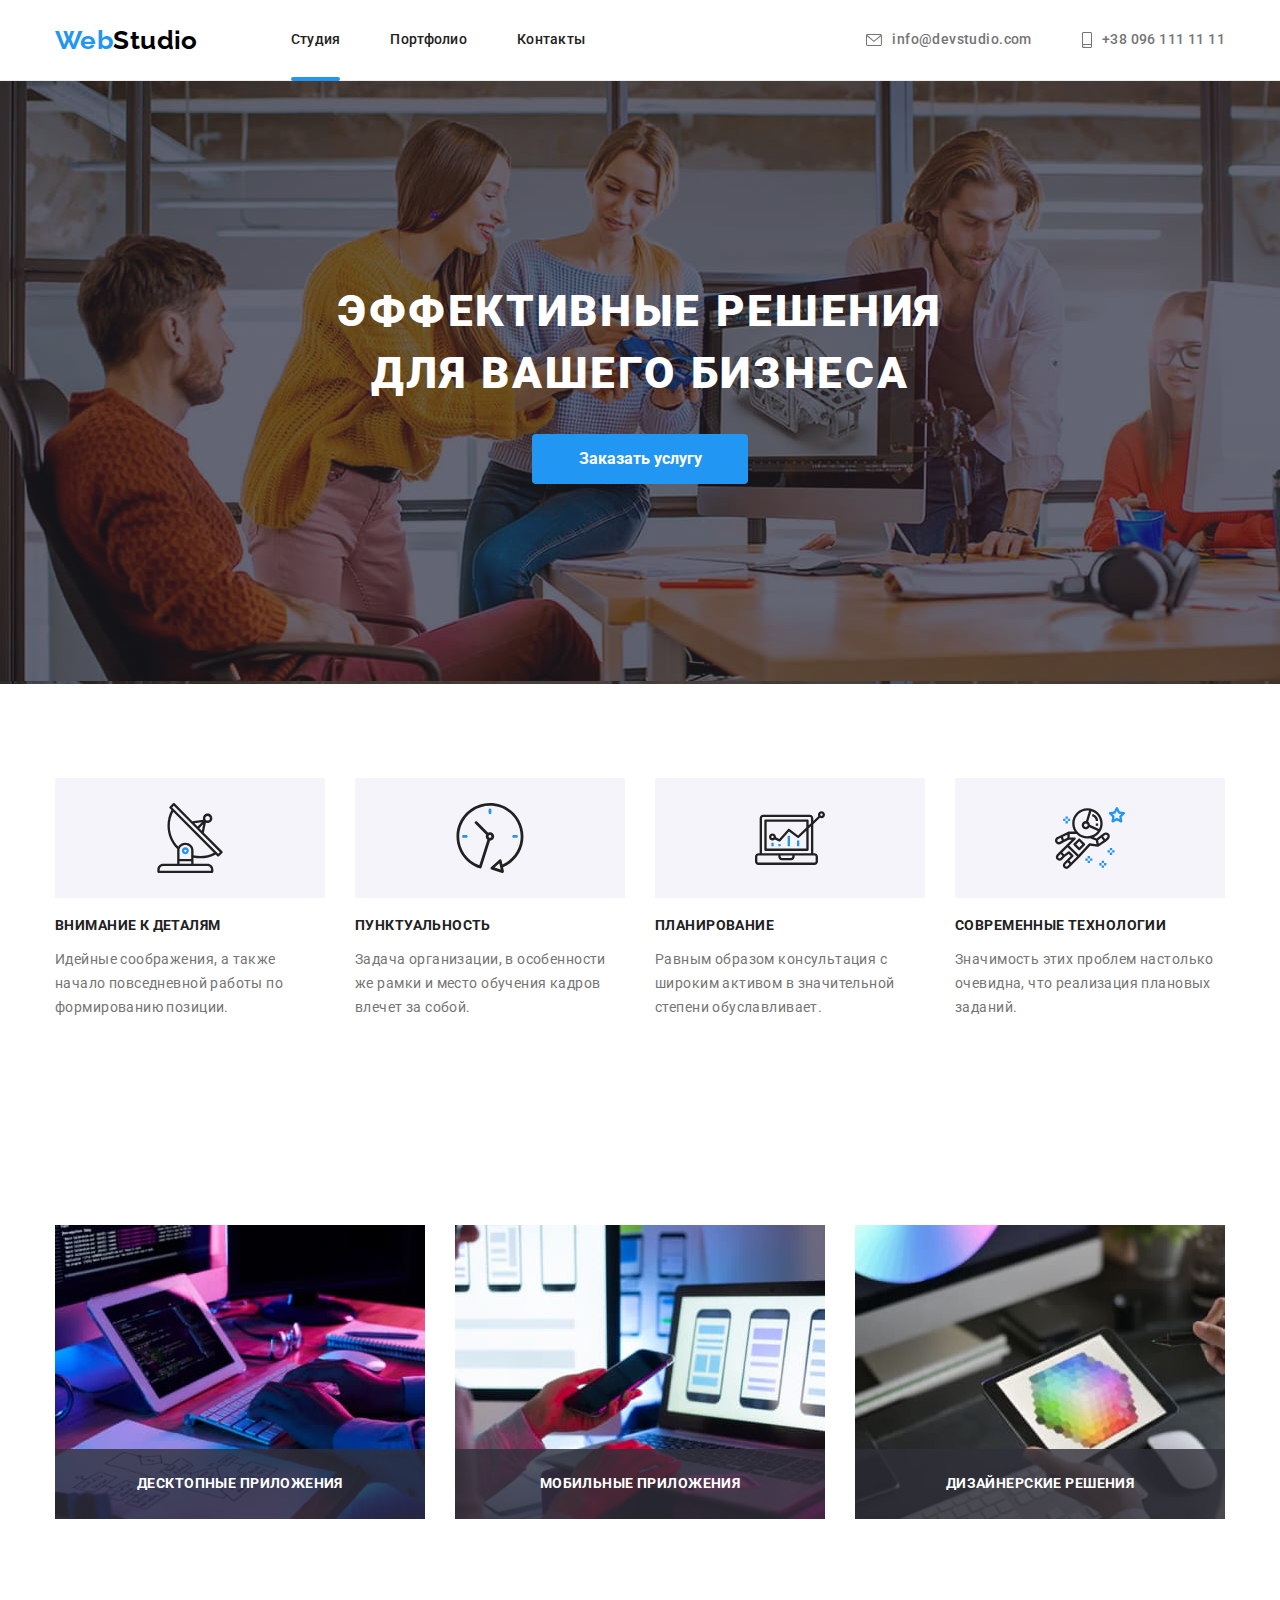
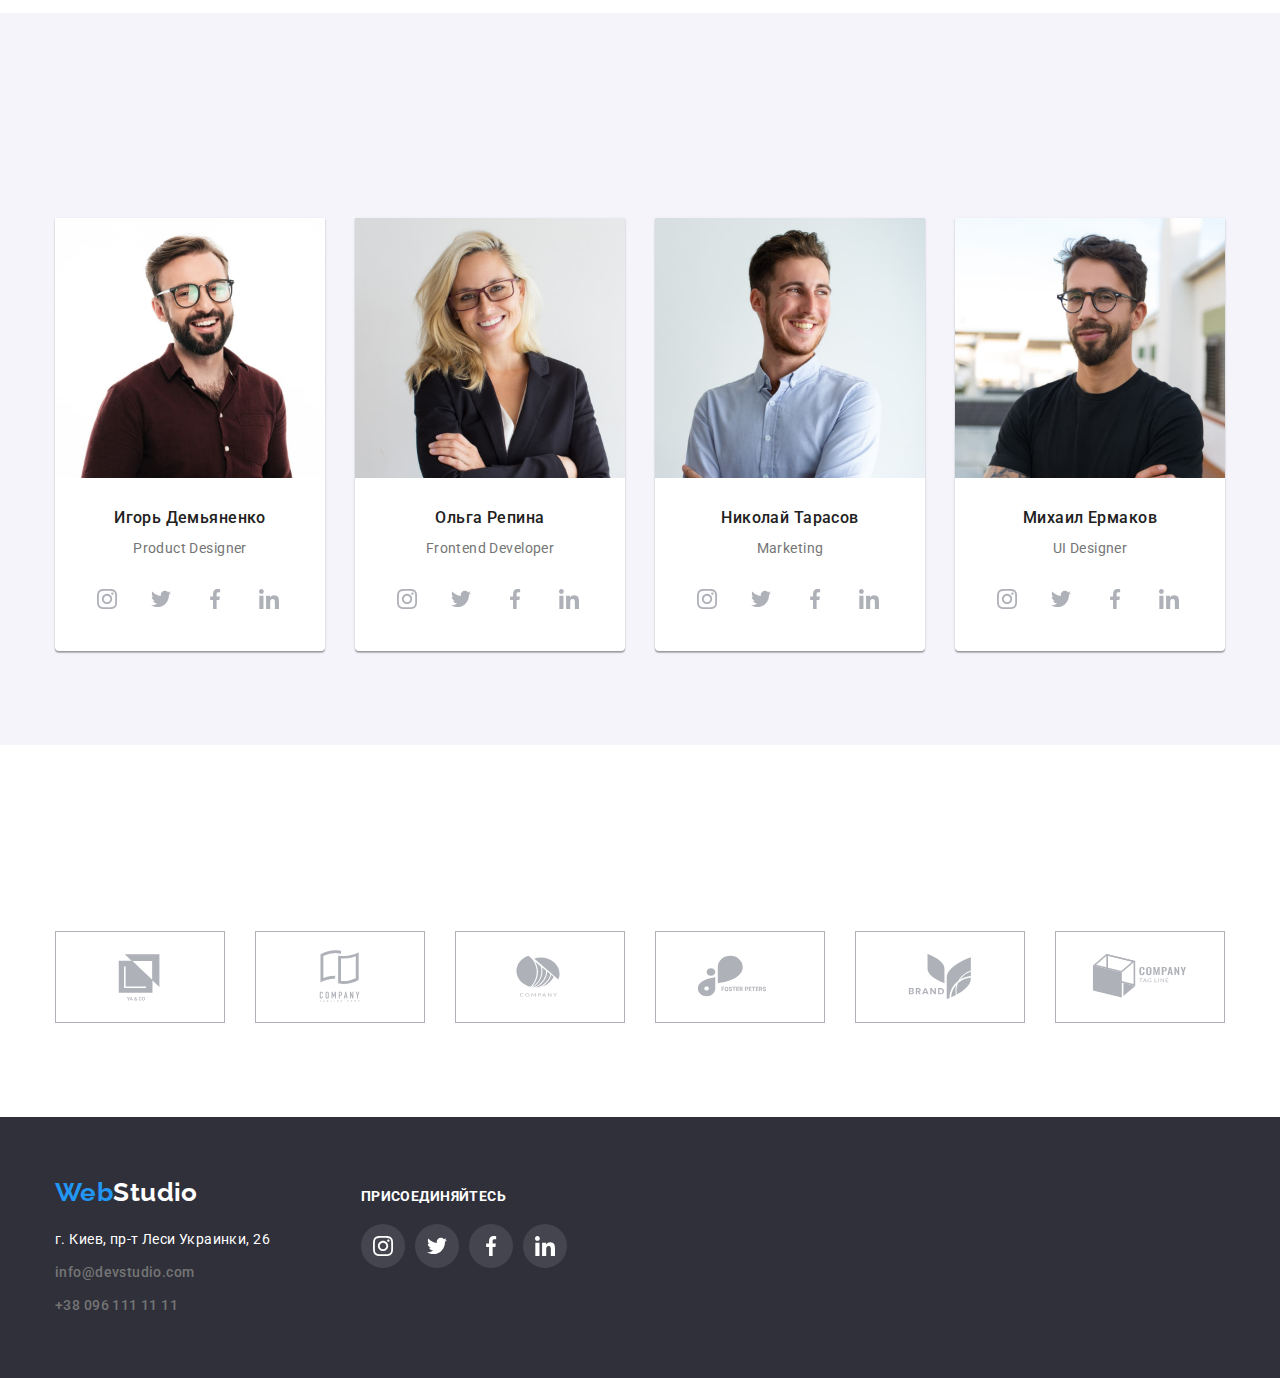
==== index.html @ 0a5e96e6 "add html + css + js" ====
<!DOCTYPE html>
<html lang="ru">
<head>
    <meta charset="UTF-8">
    <meta http-equiv="X-UA-Compatible" content="IE=edge">
    <meta name="viewport" content="width=device-width, initial-scale=1.0">
    <title>Document</title>
    <link rel="preconnect" href="https://fonts.googleapis.com">
    <link rel="preconnect" href="https://fonts.gstatic.com" crossorigin>
    <link href="https://fonts.googleapis.com/css2?family=Raleway:wght@700&family=Roboto:wght@400;500;700;900&display=swap" rel="stylesheet">
    <link rel="stylesheet" href="https://cdnjs.cloudflare.com/ajax/libs/modern-normalize/1.1.0/modern-normalize.min.css">
    <link rel="stylesheet" href="https://cdnjs.cloudflare.com/ajax/libs/animate.css/4.1.1/animate.min.css" />
    <link href="https://unpkg.com/aos@2.3.1/dist/aos.css" rel="stylesheet">
    <link rel="stylesheet" href="./css/styles.css">
</head>
<body>
    <header class="header-redact">
        <div class="container">
            <nav class="nav-redact"><a href="./index.html" class="logo">Web<span class="logo-two">Studio</span></a>
                <ul class="header-list">
                    <li class="item"><a href="./index.html" class="header-buttons current">Студия</a></li>
                    <li class="item"><a href="./portfolio.html" class="header-buttons">Портфолио</a></li>
                    <li class="item"><a href="#" class="header-buttons">Контакты</a></li>
                </ul>
            </nav>
                <ul class="header-list-two">
                    <li class="item"><a href="mailto:info@devstudio.com" class="email"><svg class="email-envelope" width="16" height="12"><use href="./images/icons.svg#icon-envelope"></use></svg>info@devstudio.com</a></li>
                    <li class="phone-contacts"><a href="tel:+380961111111" class="phone"><svg class="smartphone" width="10" height="16">
                        <use href="./images/icons.svg#icon-smartphone"></use>
                    </svg>+38 096 111 11 11</a></li>
                </ul>
        </div>
    </header>
    
    <main>
        <section class="hero">
            <div class="container hero-container">
                <h1 class="decidions">Эффективные решения для вашего бизнеса</h1>
                <button type="button" class="order" data-modal-open>Заказать услугу</button>
            </div>
        </section>
        <section class="section-osobennosti">
            <div class="container">
                <h2 class="nashi-osobennosti visually-hidden">Наши особенности</h2>
                <ul class="na-os-list">
                    <li class="li-na-os-list">
                        <div class="antenna-fon">
                            <svg class="antenna" width="70" height="70"><use href="./images/icons.svg#icon-antenna"></use></svg>
                        </div>
                        <div>
                            <h3 class="our-sp">Внимание к деталям</h3>
                            <p class="p-text">Идейные соображения, а также начало повседневной работы по формированию позиции.</p>
                        </div>
                    </li>
                    <li class="li-na-os-list">
                        <div class="clock-fon"><svg class="clock" width="70" height="70"><use href="./images/icons.svg#icon-clock"></use></svg></div>
                        <div>
                            <h3 class="our-sp">Пунктуальность</h3>
                            <p class="p-text">Задача организации, в особенности же рамки и место обучения кадров влечет за собой.</p>
                        </div>
                    </li>
                    <li class="li-na-os-list">
                        <div class="diagram-fon"><svg class="diagram" width="70" height="70"><use href="./images/icons.svg#icon-diagram"></use></svg></div>
                        <div>
                            <h3 class="our-sp">Планирование</h3>
                            <p class="p-text">Равным образом консультация с широким активом в значительной степени обуславливает.</p>
                        </div>
                    </li>
                    <li>
                        <div class="astronaut-fon"><svg class="astronaut" width="70" height="70"><use href="./images/icons.svg#icon-astronaut"></use></svg></div>
                        <div>
                            <h3 class="our-sp">Современные технологии</h3>
                            <p class="p-text">Значимость этих проблем настолько очевидна, что реализация плановых заданий.</p>
                        </div>
                    </li>

                </ul>

            </div>
        </section>

        <section class="section-what-we-do">
            <div class="container">
                <h2 class="what-we-do" data-aos="zoom-in">Чем мы занимаемся</h2>
                <ul class="wwd-list">
                    <li class="photoes">
                        <div class="what-we-do-div">
                            <img src="./images/img1.jpg" alt="Человек работает с ноутбуком" width="370" height="294">
                            <p class="what-we-do-wrap">Десктопные приложения</p>
                        </div>
                    </li>
                    <li class="photoes">
                        <div class="what-we-do-div">
                            <img src="./images/img7.jpg" alt="Человек работает с телефоном" width="370" height="294">
                            <p class="what-we-do-wrap">Мобильные приложения</p>
                        </div>
                    </li>
                    <li class="photoes">
                        <div class="what-we-do-div">
                            <img src="./images/img6.jpg" alt="Человек работает с планшетом" width="370" height="294">
                            <p class="what-we-do-wrap">Дизайнерские решения</p>
                        </div>
                    </li>
                </ul>
            </div>
        </section>

        <section class="section-of-team">
            <div class="container">
            <h2 class="our-team" data-aos="zoom-in">Наша команда</h2>
            <ul class="ot-list">
                <li class="team-item">
                    <img src="./images/img2.jpg" alt="Улыбающийся мужчина в очках с бородой" width="270" height="260">
                    <div class="name-role">
                        <h3 class="name-surname">Игорь Демьяненко</h3>
                        <p class="p-textns">Product Designer</p>
                        <ul class="media-item-list">
                            <li class="media-li"><a href="" class="media-item"><svg class="instagram" width="20" height="20"><use href="./images/icons.svg#icon-instagram"></use></svg></a></li>
                            <li class="media-li"><a href="" class="media-item"><svg class="twitter" width="20" height="20"><use href="./images/icons.svg#icon-twitter"></use></svg></a></li>
                            <li class="media-li"><a href="" class="media-item"><svg class="facebook" width="20" height="20"><use href="./images/icons.svg#icon-facebook"></use></svg></a></li>
                            <li class="media-li"><a href="" class="media-item"><svg class="linkedin" width="20" height="20"><use href="./images/icons.svg#icon-linkedin"></use></svg></a></li>
                        </ul>
                    </div>
                </li>

                <li class="team-item">
                    <img src="./images/img3.jpg" alt="Улыбающаяся женщина в очках" width="270" height="260">
                    <div class="name-role">
                        <h3 class="name-surname">Ольга Репина</h3>
                        <p class="p-textns">Frontend Developer</p>
                        <ul class="media-item-list">
                            <li class="media-li"><a href="" class="media-item"><svg class="instagram" width="20" height="20"><use href="./images/icons.svg#icon-instagram"></use></svg></a></li>
                            <li class="media-li"><a href="" class="media-item"><svg class="twitter" width="20" height="20"><use href="./images/icons.svg#icon-twitter"></use></svg></a></li>
                            <li class="media-li"><a href="" class="media-item"><svg class="facebook" width="20" height="20"><use href="./images/icons.svg#icon-facebook"></use></svg></a></li>
                            <li class="media-li"><a href="" class="media-item"><svg class="linkedin" width="20" height="20"><use href="./images/icons.svg#icon-linkedin"></use></svg></a></li>
                        </ul>
                    </div>
                </li>

                <li class="team-item">
                    <img src="./images/img4.jpg" alt="Улыбающийся мужчина с маленькой бородой" width="270" height="260">
                    <div class="name-role">
                        <h3 class="name-surname">Николай Тарасов</h3>
                        <p class="p-textns">Marketing</p>
                        <ul class="media-item-list">
                            <li class="media-li"><a href="" class="media-item"><svg class="instagram" width="20" height="20"><use href="./images/icons.svg#icon-instagram"></use></svg></a></li>
                            <li class="media-li"><a href="" class="media-item"><svg class="twitter" width="20" height="20"><use href="./images/icons.svg#icon-twitter"></use></svg></a></li>
                            <li class="media-li"><a href="" class="media-item"><svg class="facebook" width="20" height="20"><use href="./images/icons.svg#icon-facebook"></use></svg></a></li>
                            <li class="media-li"><a href="" class="media-item"><svg class="linkedin" width="20" height="20"><use href="./images/icons.svg#icon-linkedin"></use></svg></a></li>
                        </ul>
                    </div>
                    
                </li>
                
                <li class="team-item">
                    <img src="./images/img5.jpg" alt="Легко улыбающийся мужчина в очках с бородой" width="270" height="260">
                    <div class="name-role">
                        <h3 class="name-surname">Михаил Ермаков</h3>
                        <p class="p-textns">UI Designer</p>
                        <ul class="media-item-list">
                            <li class="media-li"><a href="" class="media-item"><svg class="instagram" width="20" height="20"><use href="./images/icons.svg#icon-instagram"></use></svg></a></li>
                            <li class="media-li"><a href="" class="media-item"><svg class="twitter" width="20" height="20"><use href="./images/icons.svg#icon-twitter"></use></svg></a></li>
                            <li class="media-li"><a href="" class="media-item"><svg class="facebook" width="20" height="20"><use href="./images/icons.svg#icon-facebook"></use></svg></a></li>
                            <li class="media-li"><a href="" class="media-item"><svg class="linkedin" width="20" height="20"><use href="./images/icons.svg#icon-linkedin"></use></svg></a></li>
                        </ul>

                    </div>
                </li>
            </ul>
            </div>
        </section>
        <section class="clients">
            <div class="container">
                <h2 class="our-clients" data-aos="zoom-in">Постоянные клиенты</h2>
                <ul class="clients-list">
                    <li class="li-of-clients"><a href="" class="link-of-clients-list"><svg class="clients-svg" width="106" height="60"><use href="./images/icons.svg#icon-companyone"></use></svg></a></li>
                    <li class="li-of-clients"><a href="" class="link-of-clients-list"><svg class="clients-svg" width="106" height="60"><use href="./images/icons.svg#icon-companytwo"></use></svg></a></li>
                    <li class="li-of-clients"><a href="" class="link-of-clients-list"><svg class="clients-svg" width="106" height="60"><use href="./images/icons.svg#icon-Logothree"></use></svg></a></li>
                    <li class="li-of-clients"><a href="" class="link-of-clients-list"><svg class="clients-svg" width="106" height="60"><use href="./images/icons.svg#icon-Logofour"></use></svg></a></li>
                    <li class="li-of-clients"><a href="" class="link-of-clients-list"><svg class="clients-svg" width="106" height="60"><use href="./images/icons.svg#icon-Logofive"></use></svg></a></li>
                    <li class="li-of-clients"><a href="" class="link-of-clients-list"><svg class="clients-svg" width="106" height="60"><use href="./images/icons.svg#icon-Logosix"></use></svg></a></li>
                </ul>
            </div>
        </section>

    </main>
    <footer class="section-footer">
        <div class="container">
            <div class="div-section-footer">
                <a href="./index.html" class="logo">Web<span class="logo-three">Studio</span></a>
                <address>
                    <ul class="footer-list">
                        <li class="li-fl"><a href="https://goo.gl/maps/CPtrU1FHBa2aNyZL9" target="_blank" rel="noopener noreferrer nofollow" class="where">г. Киев, пр-т Леси Украинки, 26</a></li>
                        <li class="li-fl"><a href="mailto:info@devstudio.com" class="email">info@devstudio.com</a></li>
                        <li class="li-fl"><a href="tel:+380961111111" class="phone">+38 096 111 11 11</a></li>
                    </ul>
                </address>
            </div>
            <div>
                <p class="join-footer">Присоединяйтесь</h2>
                <ul class="media-footer-list">
                    <li class="media-footer-li"><a href="" class="media-item-footer"><svg class="instagram-footer" width="20" height="20"><use href="./images/icons.svg#icon-instagram"></use></svg></a></li>
                    <li class="media-footer-li"><a href="" class="media-item-footer"><svg class="twitter-footer" width="20" height="20"><use href="./images/icons.svg#icon-twitter"></use></svg></a></li>
                    <li class="media-footer-li"><a href="" class="media-item-footer"><svg class="facebook-footer" width="20" height="20"><use href="./images/icons.svg#icon-facebook"></use></svg></a></li>
                    <li class="media-footer-li"><a href="" class="media-item-footer"><svg class="linkedin-footer" width="20" height="20"><use href="./images/icons.svg#icon-linkedin"></use></svg></a></li>
                </ul>
            </div>
        </div>
    </footer>
    <div class="backdrop is-hidden" data-modal>
        <div class="modal">
            <button type="button" class="modal-close" data-modal-close><svg class="modal-icon" width="18" height="18">
                <use href="./images/symbol-defs.svg#icon-close-black-18dp3"></use>
            </svg></button>
        </div>
    </div>
    <script src="https://unpkg.com/aos@2.3.1/dist/aos.js"></script>
    <script>
        AOS.init();
    </script>
    <script src="./js/modal.js"></script>
</body>
</html>
---- css/styles.css ----
:root {
    --primary-text-colour: #212121;
    --accent-text-colour: #2196F3;
    --background-colour: #FFFFFF;
    --black-colour: #000;
    --grey-colour: #2F303A;
    --light-grey-colour: #757575;
    --for-one-white: #F5F4FA;
    --smth-grey: #EEEEEE;
    --for-header: #ECECEC;
    --for-media: #AFB1B8;
    
}
body {
    background-color: var(--background-colour);
    color: var(--primary-text-colour);
    font-family: 'Roboto', sans-serif;
    font-size: 14px;
    line-height: 1.71;
    letter-spacing: 0.03em;
}

a {
    display: inline-block;
    text-decoration: none;
}

img {
    display: block;
    max-width: 100%;
    height: auto;
}

.header-redact {
    border-bottom: 1px solid var(--for-header);
}
.logo {
    font-family: 'Raleway', sans-serif;
    font-weight: 700;
    font-size: 26px;
    line-height: 1.19;
    color: var(--accent-text-colour);
    margin-right: 93px;
    display: block;
    display: flex;


}

.logo-two {
    color: var(--black-colour);
    display: flex;
    
}

.logo-three {
    color: var(--background-colour);
    margin-bottom: 20px;
}

.current:after {
    content: "";
    position: absolute;
    display: block;
    width: 100%;
    height: 4px;
    bottom: -1px;
    left: 0;
    background-color: var(--accent-text-colour);
    border: none;
    border-radius: 2px;
}

.hero {
    background-image: linear-gradient(rgba(47, 48, 58, 0.4), rgba(47, 48, 58, 0.4)), url(../images/hero.jpg);
    text-align: center;
    padding-bottom: 200px;
    padding-top: 200px;
}


.order {
    display: inline-block;
    font-size: 16px;
    font-weight: 700;
    line-height: 1.875;
    cursor: pointer;
    background-color: var(--accent-text-colour);
    color: var(--background-colour);
    border: 1px transparent;
    padding: 10px 32px;
    min-width: 216px;
    border-radius: 4px;
    transition: background-color 250ms cubic-bezier(0.4, 0, 0.2, 1);
}

.order:hover, 
.order:focus {
    background: #188CE8;
    box-shadow: 0px 4px 4px rgba(0, 0, 0, 0.15);

}

.decidions {
    font-weight: 900;
    font-size: 44px;
    line-height: 1.4;   
    letter-spacing: 0.06em;
    text-transform: uppercase;
    color: var(--background-colour);
    margin-top: 0px;
    margin-bottom: 30px;


}

ul {
    padding: 0;
    margin: 0;
    list-style: none;
}


.header-list {
    margin: 0;
    padding: 0;
    display: block;
    display: flex;
    align-items: center;
}

.header-list-two {
    margin: 0;
    padding: 0;
    display: block;
    display: flex;
    align-items: center;
}

.header-list .item {
    margin-right: 50px;
}

.header-list .item:last-child {
    margin-right: 0;
}

.header-list .phone-contacts {
    margin-right: 0;
}

.header-list:hover, 
.header-list:focus,
.footer-list:hover
.footer-list:focus {
    color: var(--accent-text-colour);
}


.header-list-two .item {
    margin-right: 50px;
}

.header-list-two:hover, 
.header-list-two:focus {
    color: var(--accent-text-colour);
}

.header-buttons {
    position: relative;
    font-weight: 500;
    font-size: 14px;
    line-height: 1.14;
    letter-spacing: 0.02em;
    color: var(--primary-text-colour);
    padding-top: 32px;
    padding-bottom: 32px;
    display: inline-block;
    transition: color 250ms cubic-bezier(0.4, 0, 0.2, 1);

}


.header-buttons:hover, 
.header-buttons:focus {
    color: var(--accent-text-colour);
}

.phone, .email {
    color: var(--light-grey-colour);
    font-weight: 500;
    display: flex;
    align-items: center;
    fill: currentColor;
    transition: color 250ms cubic-bezier(0.4, 0, 0.2, 1);
}

.email-envelope {
    margin-right: 10px;
}

.smartphone {
    margin-right: 10px;
}

.smartphone:hover,
.smartphone:focus {
    fill: var(--accent-text-colour);
}


.phone:focus,
.phone:hover{
    color: var(--accent-text-colour);
}

.email:focus, 
.email:hover {
    color: var(--accent-text-colour);
}


.p-text {
    font-weight: 400;
    font-size: 14px;
    line-height: 1.7;
    color: var(--light-grey-colour);
    margin: 0;
}

.p-textns {
    font-weight: 400;
    font-size: 14px;
    line-height: 1.7;
    color: var(--light-grey-colour);
    text-align: center; 
    margin: 0;
    margin-bottom: 16px;
}

.media-item-list {
    display: flex;
    margin-right: 10px;
    align-items: center;
    padding: 0;
}

.media-item {
    width: 44px;
    height: 44px;
    border-radius: 50%;
    background-color: var(--background-colour);
    color: var(--for-media);
    fill: currentColor;
    display: flex;
    align-items: center;
    justify-content: center;
    transition: color 250ms cubic-bezier(0.4, 0, 0.2, 1), background-color 250ms cubic-bezier(0.4, 0, 0.2, 1);

}

.media-item-list:last-child {
    margin-right: 0px;
    gap: 10px;
}


.media-item:hover,
.media-item:focus {
    background-color: var(--accent-text-colour);
    color: var(--background-colour);
}

.instagram:hover,
.instagram:focus {
    fill: var(--background-colour);
}

.twitter:hover,
.twitter:focus {
    fill: var(--background-colour);
}

.facebook:hover,
.facebook:focus {
    fill: var(--background-colour);
}

.linkedin:hover,
.linkedin:focus {
    fill: var(--background-colour);
}

.section-osobennosti {
    padding-top: 94px;
}

.our-works-list {
    padding-bottom: 94px;
    padding-top: 100px;
}

.works-list-link {
    transition: box-shadow 250ms cubic-bezier(0.4, 0, 0.2, 1);
}


.works-list-link:focus, 
.works-list-link:hover {
    box-shadow: 0px 1px 1px rgba(0, 0, 0, 0.12), 0px 4px 4px rgba(0, 0, 0, 0.06), 1px 4px 6px rgba(0, 0, 0, 0.16);
}

.our-team, .what-we-do, .nashi-osobennosti {
    font-weight: 700;
    font-size: 36px;
    line-height: 1.7;
    text-align: center;
    margin-top: 0;
    margin-bottom: 50px;
}
.section-what-we-do {
    padding-bottom: 94px;
    padding-top: 94px;

}

.ot-list {
    display: flex;
}

.ot-list .team-item:not(:last-child) {
    margin-right: 30px;
}

.team-item:last-child {
    margin-right: 0;
}


.team-item {
    box-shadow: 0px 1px 3px rgba(0, 0, 0, 0.12), 0px 1px 1px rgba(0, 0, 0, 0.14), 0px 2px 1px rgba(0, 0, 0, 0.2);
    border-radius: 0px 0px 4px 4px;
}

.wwd-list {
    display: flex;
    margin-bottom: 0;
    margin-top: 0;
    padding-left: 0;
}

.wwd-list .photoes {
    margin-right: 30px;
}

.wwd-list .photoes:last-child {
    margin-right: 0px;
}

.what-we-do-div {
    position: relative;
}

.what-we-do-wrap {
    font-weight: 700;
    font-size: 14px;
    line-height: 1.14;
    text-align: center;
    letter-spacing: 0.03em;
    text-transform: uppercase;
    color: var(--background-colour);
    background-color: rgba(47, 48, 58, 0.8);
    padding-top: 27px;
    width: 370px;
    height: 70px;
    position: absolute;
    bottom: 0;
    margin: 0;

}

.visually-hidden {
    position: absolute;
    white-space: nowrap;
    width: 1px;
    height: 1px;
    overflow: hidden;
    border: 0;
    padding: 0;
    clip: rect(0 0 0 0);
    clip-path: inset(50%);
    margin: -1px;
}

.container {
    width: 1200px;
    padding-left: 15px;
    padding-right: 15px;
    margin: 0 auto;
}

.section-footer .container {
    display: flex;
    align-items: baseline;
}

.hero-container {
    width: 696px;
}

.nav-redact {
    margin-right: auto;
    display: flex;
    align-items: center;
}

.header-redact .container {
    display: flex;
    align-items: center;
}

.section-of-team {
    background-color: var(--for-one-white);
    padding-top: 94px;
    padding-bottom: 94px;
    margin-left: 0;
    margin-bottom: 0;
    margin-top: 0;
}

.name-role {
    padding: 30px;
}

.name-surname {
    font-weight: 500;
    font-size: 16px;
    line-height: 1.19;
    text-align: center;
    margin-top: 0;
    margin-bottom: 10px;
}

.team-item {
    background-color: var(--background-colour);
}

.na-os-list {
    display: flex;
    padding-left: 0px;
}

.li-na-os-list {
    margin-right: 30px;
}


.diagram-fon, .clock-fon, .antenna-fon, .astronaut-fon {
    background-color: var(--for-one-white);
    width: 270px;
    height: 120px;
    display: flex;
    align-items: center;
    justify-content: center;
    margin-bottom: 20px;
}

.our-sp {
    margin-top: 0;
    font-weight: 700;
    font-size: 14px;
    line-height: 1.14;
    text-transform: uppercase;
}

.footer-list {
    font-style: normal;
    margin: 0;
    padding: 0;

}

.our-clients {
    font-weight: 700;
    font-size: 36px;
    line-height: 1.17;
    text-align: center;
    letter-spacing: 0.03em;
    margin: 0;
    margin-bottom: 50px;
}


.clients {
    padding-top: 94px;
    padding-bottom: 94px;
}

.clients-list
 {
    display: flex;
}

.link-of-clients-list {
    border: 1px solid var(--for-media);
    width: 100%;
    height: 100%;
    display: flex;
    align-items: center;
    justify-content: center;
    color: var(--for-media);
    fill: currentColor;
    transition: color 250ms cubic-bezier(0.4, 0, 0.2, 1), border 250ms cubic-bezier(0.4, 0, 0.2, 1);
}

.link-of-clients-list:hover, 
.link-of-clients-list:focus {
    color: var(--accent-text-colour);
    border: 1px solid var(--accent-text-colour);
}

.clients-svg:hover,
.clients-svg:focus {
    fill: currentColor;
}


.li-of-clients {
    border-radius: 4px;
    margin-right: 30px;
    width: 170px;
    height: 92px;
}

.li-of-clients:last-child {
    margin-right: 0;
}

.li-of-clients:hover, 
.li-of-clients:focus {
    border: 1px solid var(--accent-text-colour);

}

.li-fl:not(:last-child) {
    margin-bottom: 9px;
}

.section-footer {
    background-color: var(--grey-colour);
    padding-top: 60px;
    padding-bottom: 60px;
    display: flex;
}

.where {
    font-size: 14px;
    line-height: 1.7;
    color: var(--background-colour);
    background-color: var(--grey-colour);
    transition: color 250ms cubic-bezier(0.4, 0, 0.2, 1);
}

.where:hover, .where:focus {
    color: var(--accent-text-colour);
}

.div-section-footer {
    margin-right: 70px;
}

.address-footer {
    display: flex;
}

.join-footer {
    font-weight: 700;
    font-size: 14px;
    line-height: 16px;
    margin-top: 0;
    margin-bottom: 20px;
    letter-spacing: 0.03em;
    text-transform: uppercase;
    color: var(--background-colour);
}

.media-footer-list {
    display: flex;
    align-items: center;
    margin-bottom: 0;
}

.media-footer-li {
    margin-right: 10px;
}

.media-footer-li:last-child {
    margin-right: 0;
}

.media-item-footer {
    width: 44px;
    height: 44px;
    border-radius: 50%;
    background-color: rgba(255, 255, 255, 0.1);
    display: flex;
    align-items: center;
    justify-content: center;
    transition: background-color 250ms cubic-bezier(0.4, 0, 0.2, 1);

}

.media-item-footer:hover,
.media-item-footer:focus {
    background-color: var(--accent-text-colour);
}

.instagram-footer, .twitter-footer,
.facebook-footer, .linkedin-footer {
    fill: var(--background-colour);
}


.instagram-footer:focus,
.instagram-footer:hover {
    fill: var(--background-colour)
}

.twitter-footer:focus,
.twitter-footer:hover {
    fill: var(--background-colour)
}


.facebook-footer:focus,
.facebook-footer:hover {
    fill: var(--background-colour)
}

.linkedin-footer:focus,
.linkedin-footer:hover {
    fill: var(--background-colour)
}

.list-ptf {
    display: flex;
    margin-bottom: 50px;
    padding-left: 0;
    justify-content: center;
}

.list-ptf .li-list-ptf {
    margin-right: 8px;
}

.list-ptf :last-child {
    margin-right: 0;
}
.buttons-ptf {
    display: inline-block;
    cursor: pointer;
    font-size: 16px;
    line-height: 1.6;
    font-weight: 500;
    text-align: center;
    font-family: inherit;
    background-color: var(--for-one-white);
    border: 1px transparent;
    border-radius: 4px;
    padding: 6px 22px;
    min-width: 73px;
    transition: box-shadow 250ms cubic-bezier(0.4, 0, 0.2, 1);
    transition: color 250ms cubic-bezier(0.4, 0, 0.2, 1);
    transition: background-color 250ms cubic-bezier(0.4, 0, 0.2, 1);


}

.works-list {
    display: flex;
    flex-wrap: wrap;
    text-align: center;
    margin: 0;
    padding: 0;
    margin-right: -30px;
    margin-bottom: -30px;
}

.works-list .works-list-item {
    width: 370px;
    margin-right: 30px;
    margin-bottom: 30px;

}

.works-list-item:hover .portfolio-up-text, .works-list-item:focus .portfolio-up-text {
    transform: translateY(0);
}

.portfolio-up-text-wrap {
    position: relative;
    overflow: hidden;
}

.portfolio-up-text {
    position: absolute;
    text-align: start;
    top: 0;
    left: 0;
    font-weight: 400;
    font-size: 18px;
    line-height: 1.56;
    letter-spacing: 0.03em;
    color: #FFFFFF;
    background-color: rgba(33, 150, 243, 0.9);
    padding: 63px 24px;
    height: 100%;
    transform: translateY(100%);    
    transition: transform 250ms cubic-bezier(0.4, 0, 0.2, 1);

}



.div-wl {
    padding: 20px 24px;
    border: 1px solid var(--smth-grey);
}

.portfolio-title {
    font-size: 18px;
    line-height: 2;
    letter-spacing: 0.06em;
    margin-top: 0;
    margin-bottom: 4px;
    text-align: start;
    color: var(--primary-text-colour);
}

.buttons-ptf:hover,
.buttons-ptf:focus {
    background-color: var(--accent-text-colour);
    color: var(--background-colour);
    box-shadow: 0px 3px 1px rgba(0, 0, 0, 0.1), 0px 1px 2px rgba(0, 0, 0, 0.08), 0px 2px 2px rgba(0, 0, 0, 0.12);

}

.colour-type-of-work {
    color: var(--light-grey-colour);
    margin: 0;
    text-align: start;
}


.backdrop {
    position: fixed;
    top: 0;
    width: 100%;
    height: 100%;
    background-color: rgba(48, 48, 48, 0.467);
    transition: opacity 250ms cubic-bezier(0.4, 0, 0.2, 1), visibility 250ms;
}

.modal {
    position: absolute;
    width: 528px;
    min-height: 581px;
    background-color: var(--background-colour);
    box-shadow: 0px 1px 3px rgba(0, 0, 0, 0.12), 0px 1px 1px rgba(0, 0, 0, 0.14), 0px 2px 1px rgba(0, 0, 0, 0.2);
    border-radius: 4px;
    top: 50%;
    left: 50%;
    transform: translate(-50%, -50%) scale(1);
    transition: transform 250ms;
}

.backdrop.is-hidden .modal {
    transform: translate(-50%, -50%) scale(0);
}

.modal-close {
    position: absolute;
    right: 8px;
    top: 8px;
    width: 30px;
    height: 30px;
    border: 1px solid rgba(0, 0, 0, 0.1);
    border-radius: 50%;
    background-color: transparent;
}

.modal-icon {
    position: absolute;
    top: 50%;
    left: 50%;
    transform: translate(-50%, -50%);
}


.is-hidden {
    opacity: 0;
    visibility: hidden;
    pointer-events: none;
}

.no-scroll {
    overflow: hidden;
}
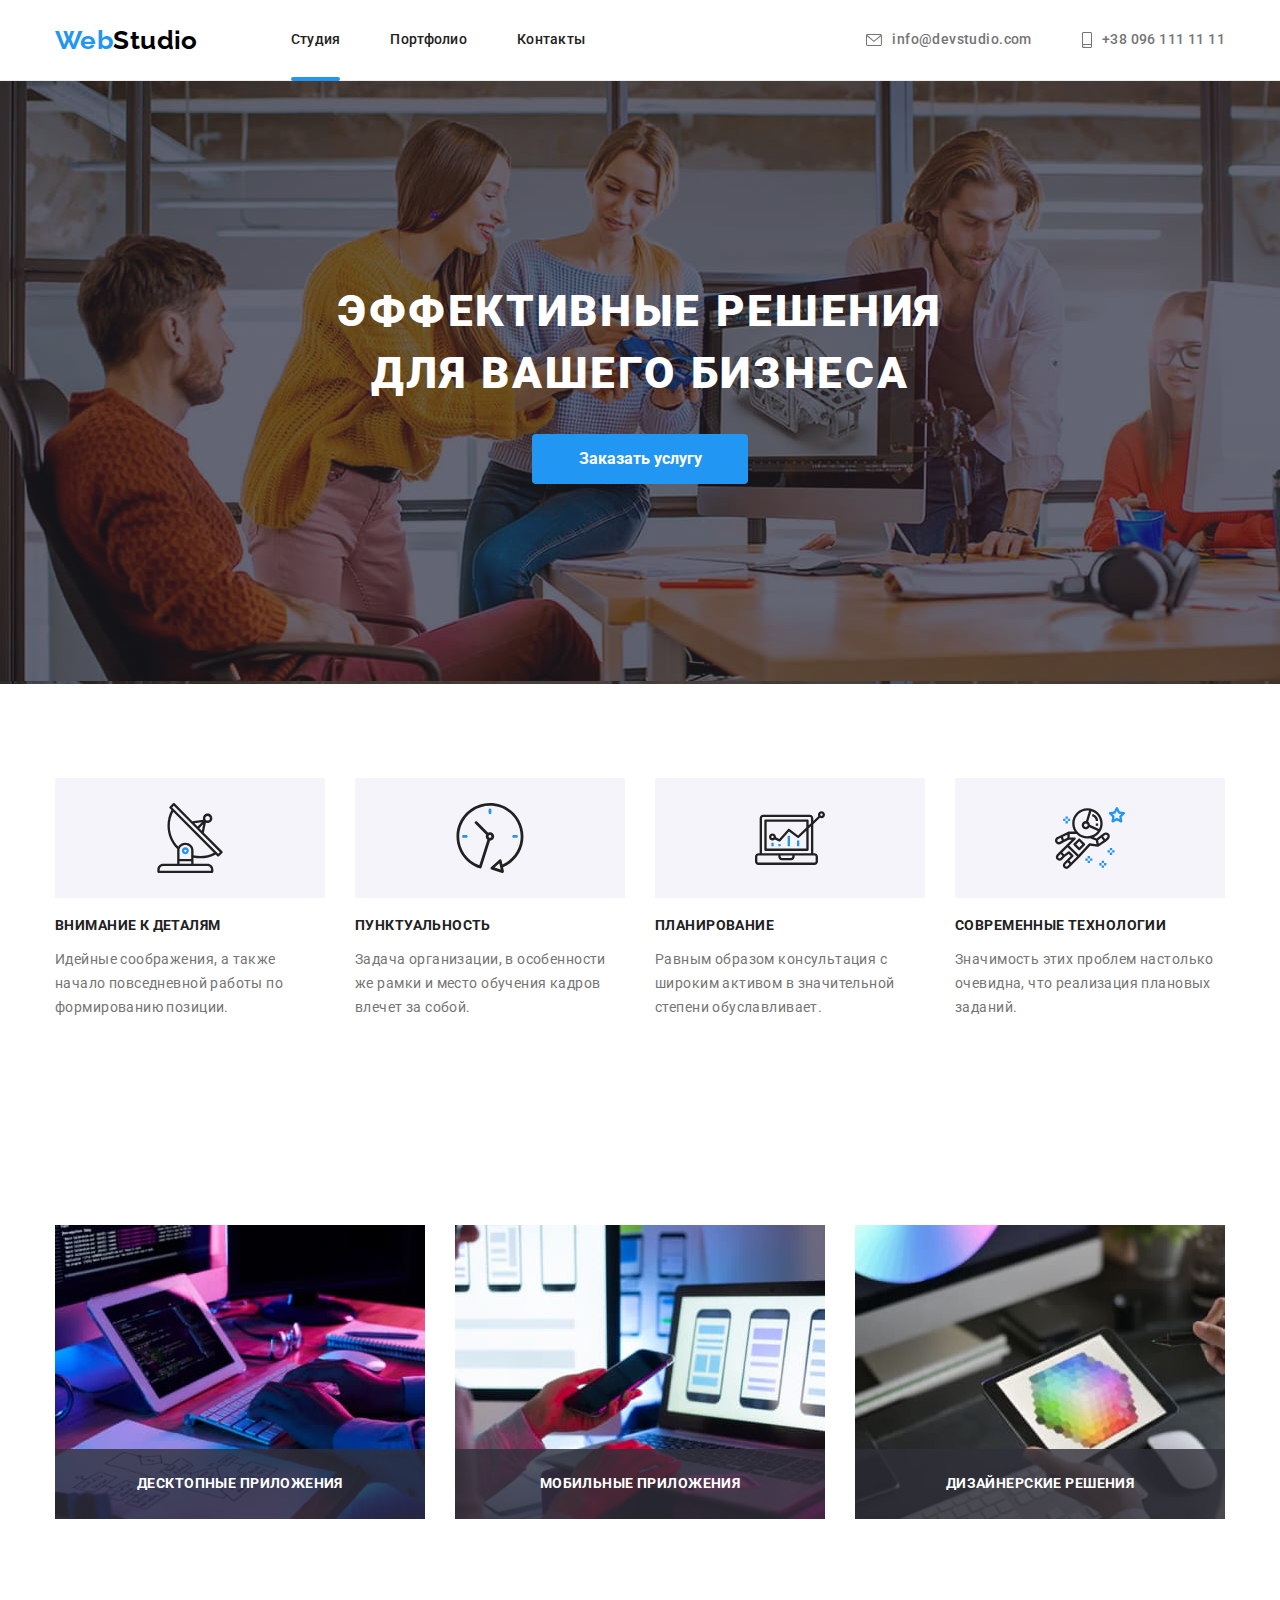
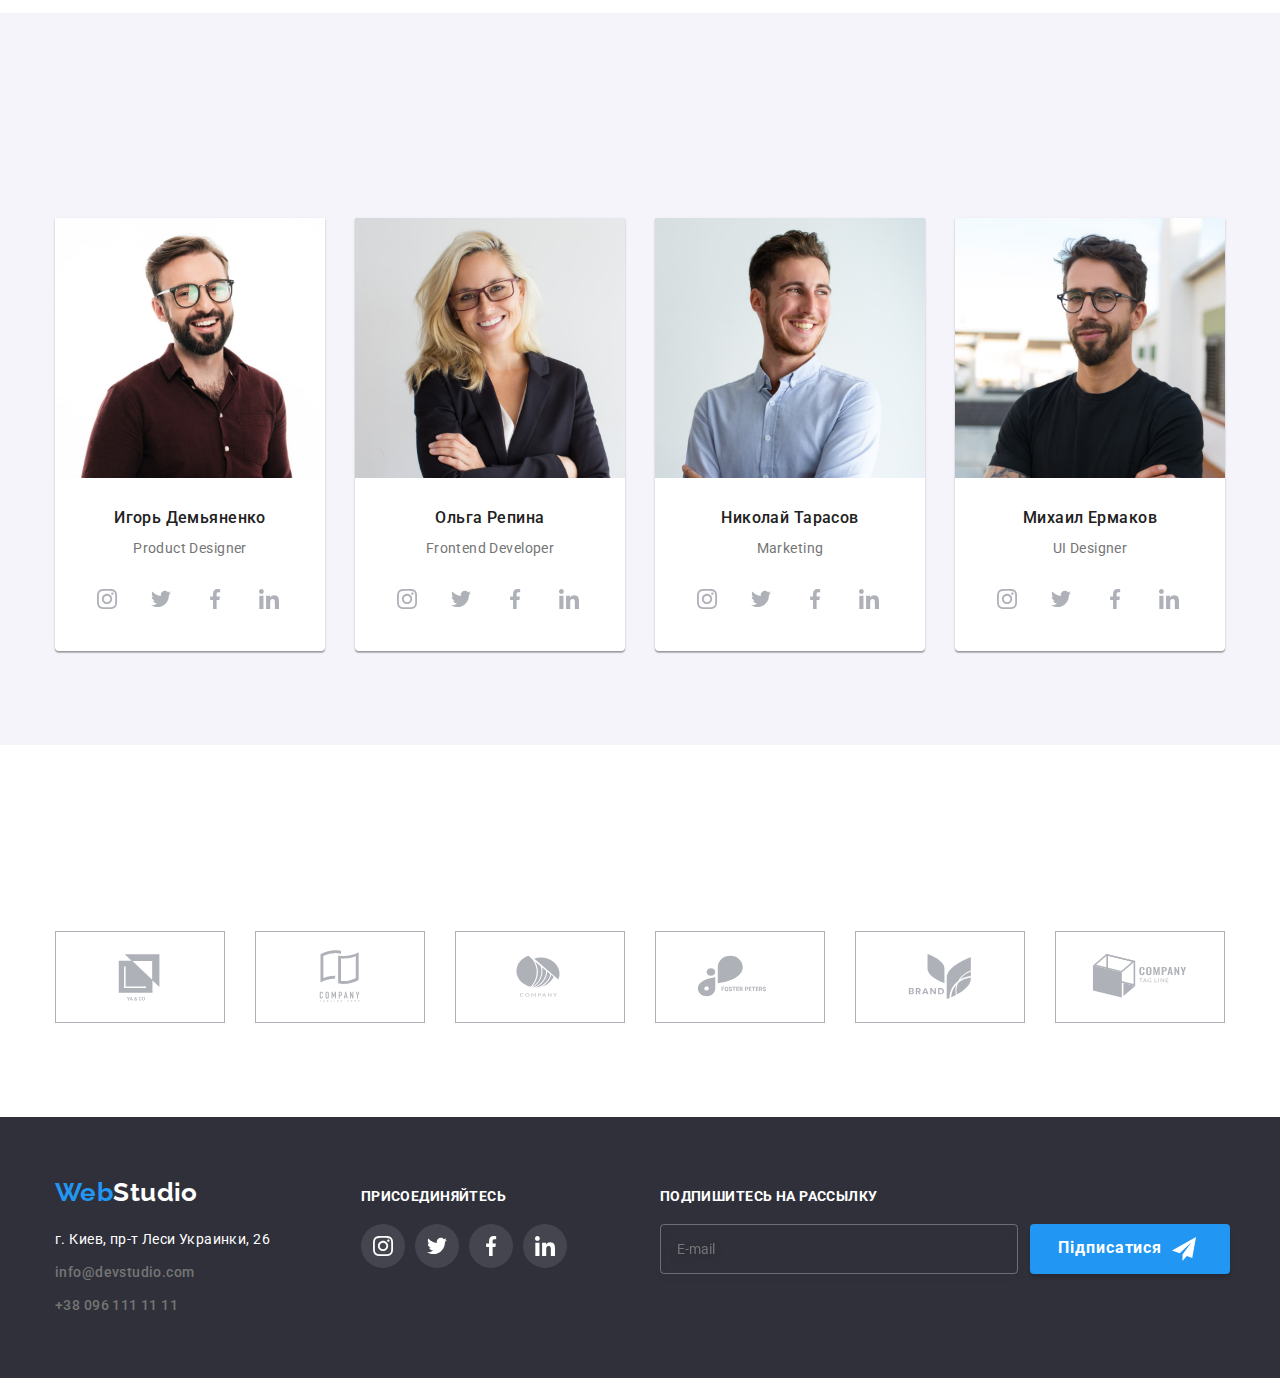
==== commit 4d670aba: "edit css + html" ====
--- a/index.html
+++ b/index.html
@@ -196,7 +196,7 @@
                     </ul>
                 </address>
             </div>
-            <div>
+            <div class="div-footer-join">
                 <p class="join-footer">Присоединяйтесь</h2>
                 <ul class="media-footer-list">
                     <li class="media-footer-li"><a href="" class="media-item-footer"><svg class="instagram-footer" width="20" height="20"><use href="./images/icons.svg#icon-instagram"></use></svg></a></li>
@@ -205,13 +205,62 @@
                     <li class="media-footer-li"><a href="" class="media-item-footer"><svg class="linkedin-footer" width="20" height="20"><use href="./images/icons.svg#icon-linkedin"></use></svg></a></li>
                 </ul>
             </div>
+            <div>
+                <p class="footer-rassilka">Подпишитесь на рассылку</p>
+                <form class="online-form">
+                    <input type="email" class="online-input" placeholder="E-mail">
+                    <button type="submit" class="online-btn">Підписатися <svg class="send-icon" width="24" height="24"><use href="./images/icons.svg#icon-icon-send"></use></svg></button>
+                </form>
+
+            </div>
         </div>
     </footer>
     <div class="backdrop is-hidden" data-modal>
         <div class="modal">
-            <button type="button" class="modal-close" data-modal-close><svg class="modal-icon" width="18" height="18">
-                <use href="./images/symbol-defs.svg#icon-close-black-18dp3"></use>
-            </svg></button>
+            <button type="button" class="modal-close" data-modal-close><svg class="modal-icon" width="18" height="18"><use href="./images/icons.svg#icon-close-black-18dp3"></use></svg></button>
+            <p class="modal-title">Оставьте свои данные, мы вам перезвоним</p>
+            <form action="" class="modal-form">
+                <div class="input-field">
+                    <label for="user-first-name" class="modal-form-p">Имя</label>     
+                    
+                    <div class="input-wrap">
+                        <input type="text" class="form-input" name="user-name" required id="user-first-name">
+                        <svg class="modal-form-svg" width="18" height="18"><use href="./images/icons.svg#icon-person-black-18dp"></use></svg>
+                    </div>
+                    
+                </div>
+
+                <div class="input-field">
+                    <label for="user-tel" class="modal-form-p">Телефон</label>
+                    <div class="input-wrap">
+                        <input type="tel" class="form-input" name="user-phone" required id="user-tel">
+                        <svg class="modal-form-svg" width="18" height="18"><use href="./images/icons.svg#icon-phone-black-18dp"></use></svg>
+                    </div>
+                </div>
+                
+                <div class="input-field">
+                    <label for="user-poshta" class="modal-form-p">Почта</label>
+                    <div class="input-wrap">
+                        <input type="email" class="form-input" name="user-mail" required id="user-poshta">
+                        <svg class="modal-form-svg" width="18" height="18"><use href="./images/icons.svg#icon-email-black-18dp"></use></svg>
+                    </div>
+                </div>
+                
+                <div class="input-field">
+                    <label for="user-comm" class="modal-form-p">Комментарий</label>
+                    <textarea name="user-comment" id="user-comm" cols="30" rows="10" placeholder="Введите текст" class="form-input-comment"></textarea>
+                </div>
+                
+                <div class="input-field">
+                    <input type="checkbox" name="user-policy" value="true" class="input-check visually-hidden" id="user-policy">
+                    <label for="user-policy" class="check-text"> <span><svg class="check-icon" width="16" height="15"><use href="./images/icons.svg#icon-Vector"></use></svg></span>Погоджуюся з розсилкою та приймаю <a href="#" class="link-input">Умови договору</a></label>
+
+                </div>
+
+                <div class="button-field">
+                    <button type="submit" class="send-btn">Отправить</button>
+                </div>
+            </form>
         </div>
     </div>
     <script src="https://unpkg.com/aos@2.3.1/dist/aos.js"></script>
--- a/css/styles.css
+++ b/css/styles.css
@@ -573,6 +573,10 @@
     display: flex;
 }
 
+.div-footer-join {
+    margin-right: 93px;
+}
+
 .join-footer {
     font-weight: 700;
     font-size: 14px;
@@ -584,6 +588,17 @@
     color: var(--background-colour);
 }
 
+.footer-rassilka {
+    font-weight: 700;
+    font-size: 14px;
+    line-height: 16px;
+    margin-top: 0;
+    margin-bottom: 20px;
+    letter-spacing: 0.03em;
+    text-transform: uppercase;
+    color: var(--background-colour);
+}
+
 .media-footer-list {
     display: flex;
     align-items: center;
@@ -640,6 +655,46 @@
 .linkedin-footer:focus,
 .linkedin-footer:hover {
     fill: var(--background-colour)
+}
+
+
+.online-input {
+    width: 358px;
+    height: 50px;
+    border: 1px solid rgba(255, 255, 255, 0.3);
+    filter: drop-shadow(0px 4px 4px rgba(0, 0, 0, 0.15));
+    border-radius: 4px;
+    background-color: transparent;
+    padding-right: 16px;
+    padding-left: 16px;
+    margin-right: 12px;
+}
+
+.online-form {
+    display: flex;
+}
+
+.online-btn {
+    width: 200px;
+    height: 50px;
+    background: var(--accent-text-colour);
+    box-shadow: 0px 4px 4px rgba(0, 0, 0, 0.15);
+    border-radius: 4px;
+    border: 1px transparent;
+    font-weight: 700;
+    font-size: 16px;
+    line-height: 1.8;
+    color: var(--background-colour);
+    display: flex;
+    align-items: center;
+    text-align: center;
+    padding-left: 28px;
+    letter-spacing: 0.06em; 
+}
+
+.send-icon {
+    fill: var(--background-colour);
+    margin-left: 10px;
 }
 
 .list-ptf {
@@ -772,6 +827,7 @@
     left: 50%;
     transform: translate(-50%, -50%) scale(1);
     transition: transform 250ms;
+    padding: 40px;
 }
 
 .backdrop.is-hidden .modal {
@@ -796,6 +852,10 @@
     transform: translate(-50%, -50%);
 }
 
+.modal-icon:focus, .modal-icon:hover {
+    fill: var(--accent-text-colour);
+}
+
 
 .is-hidden {
     opacity: 0;
@@ -805,4 +865,146 @@
 
 .no-scroll {
     overflow: hidden;
+}
+
+.modal-title {
+    font-weight: 700;
+    font-size: 20px;
+    line-height: 1.15;
+    text-align: center;
+    letter-spacing: 0.03em;
+    color: var(--primary-text-colour);
+    margin-bottom: 30px;
+    margin-top: 0;
+}
+
+.form-input {
+    padding-left: 42px;
+    padding-right: 42px;
+    width: 100%;
+    height: 40px;
+    border: 1px solid rgba(33, 33, 33, 0.2);
+    border-radius: 4px;
+    font-size: 12px;
+}
+
+.form-input:focus {
+    outline-color: var(--accent-text-colour) ;
+}
+
+.input-wrap {
+    position: relative;
+}
+
+.input-field {
+    margin-bottom: 10px;
+}
+
+.modal-form-p {
+    font-weight: 400;
+    font-size: 12px;
+    line-height: 1.17;
+    letter-spacing: 0.01em;
+    color: var(--light-grey-colour);
+}
+
+.form-input-comment {
+    width: 448px;
+    height: 120px;
+    border: 1px solid rgba(33, 33, 33, 0.2);
+    border-radius: 4px;
+    padding-left: 16px;
+    padding-top: 12px;
+    resize: none;
+}
+
+.form-input-comment:focus {
+    outline-color: var(--accent-text-colour);
+}
+
+.form-input-comment::placeholder {
+    position: absolute;
+    font-weight: 400;
+    font-size: 12px;
+    line-height: 1.17;
+    letter-spacing: 0.01em; 
+    color: rgba(117, 117, 117, 0.5);
+}
+
+
+.modal-form-svg {
+    position: absolute;
+    left: 15px;
+    top: 50%;
+    transform: translateY(-50%);
+}
+
+.form-input:focus + .modal-form-svg {
+    fill: var(--accent-text-colour);
+}
+
+.button-field {
+    text-align: center;
+}
+
+.send-btn {
+    background-color: var(--accent-text-colour);
+    color: var(--background-colour);
+    width: 200px;
+    height: 50px;
+    border: 1px transparent;
+    border-radius: 4px;
+    font-weight: 700;
+    font-size: 16px;
+    line-height: 1.8;
+    align-items: center;
+    text-align: center;
+    letter-spacing: 0.06em;
+
+}
+
+.check-text {
+    font-weight: 400;
+    font-size: 14px;
+    line-height: 1.71;
+
+    letter-spacing: 0.03em;
+
+    color: var(--light-grey-colour);
+}
+
+.send-btn:hover,
+.send-btn:focus {
+    background: #188CE8;
+    box-shadow: 0px 4px 4px rgba(0, 0, 0, 0.15);
+}
+
+.check-text span {
+    width: 16px;
+    height: 15px;
+    border: 2px solid var(--primary-text-colour);
+    border-radius: 3px;
+    margin-right: 5px;
+    display: flex;
+    align-items: center;
+    justify-content: center;
+    transition: background-color 250ms cubic-bezier(0.4, 0, 0.2, 1);
+}
+
+.check-icon {
+    fill: transparent;
+}
+
+.input-check:checked + .check-text span {
+    background-color: var(--accent-text-colour);
+    border: none;
+}
+
+.input-check:checked + .check-text .check-icon {
+    fill: var(--background-colour);
+    border: none;
+}
+
+.link-input {
+    color: var(--accent-text-colour);
 }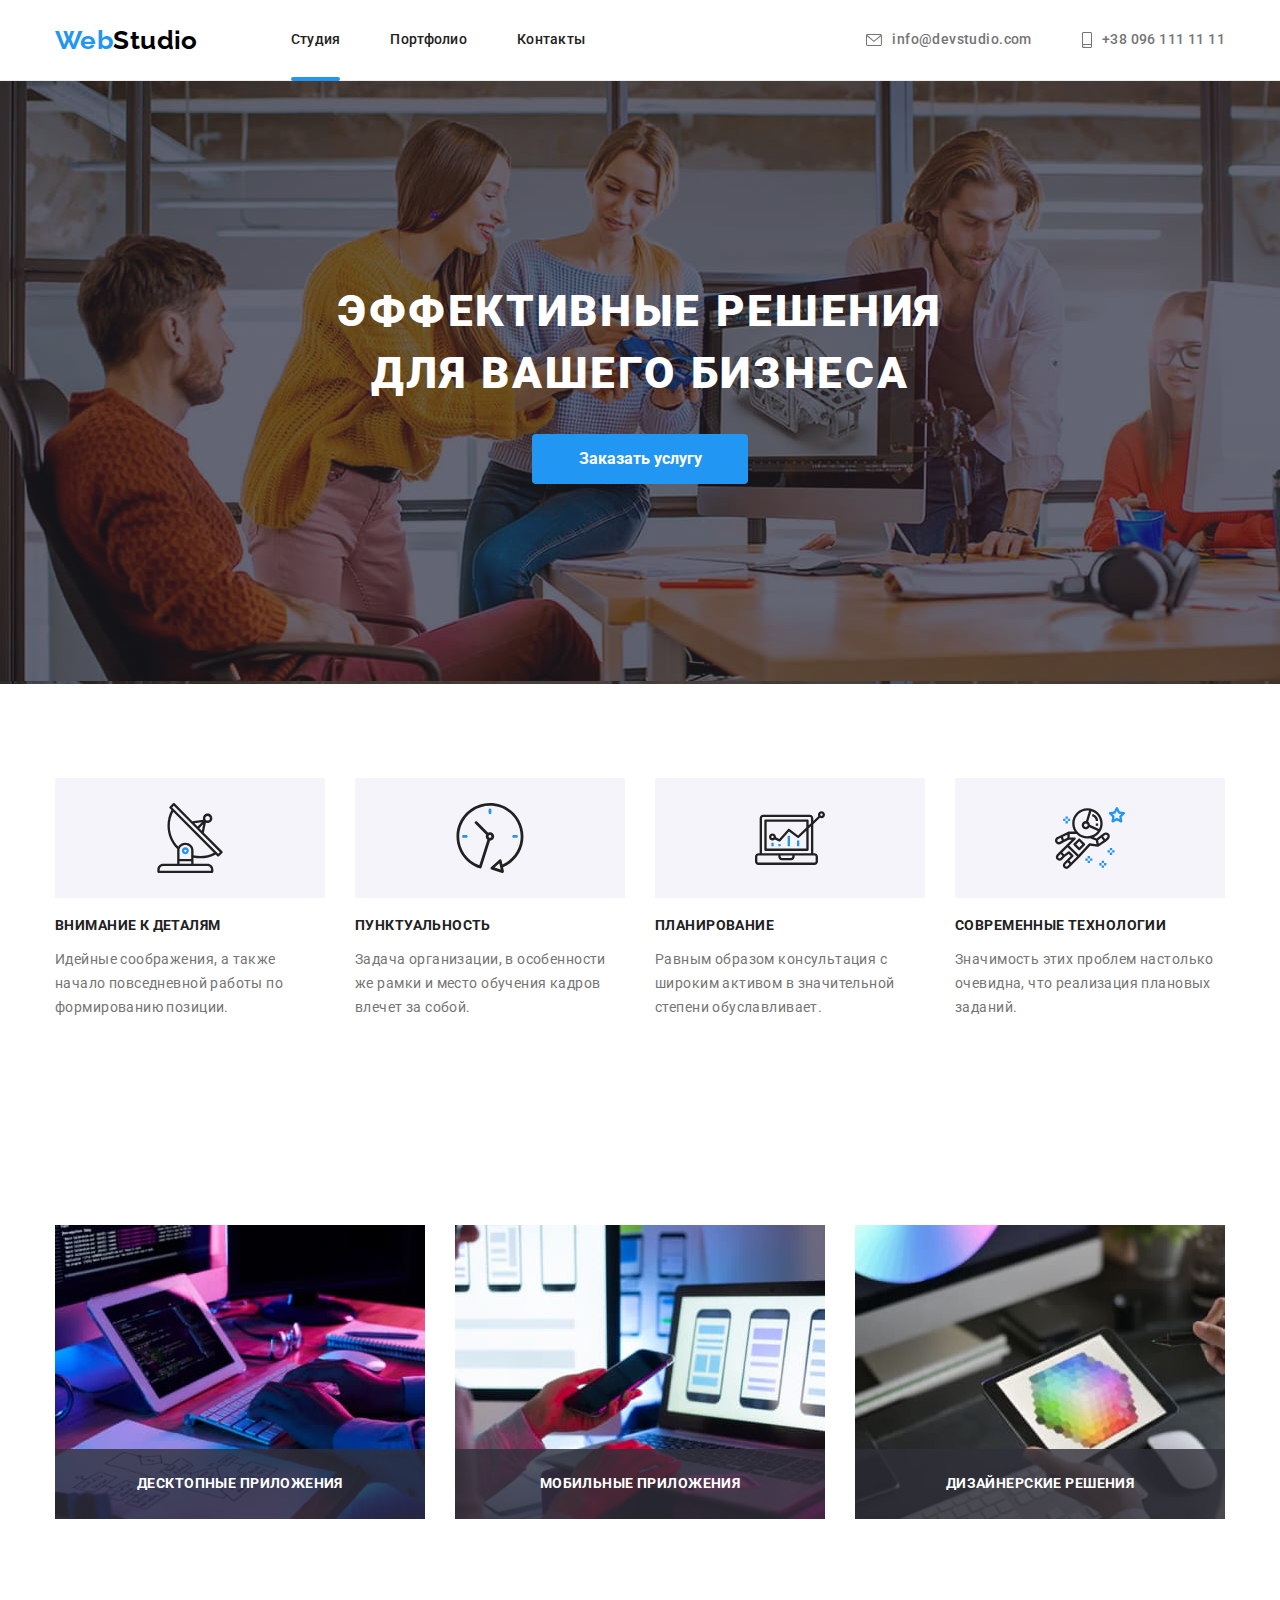
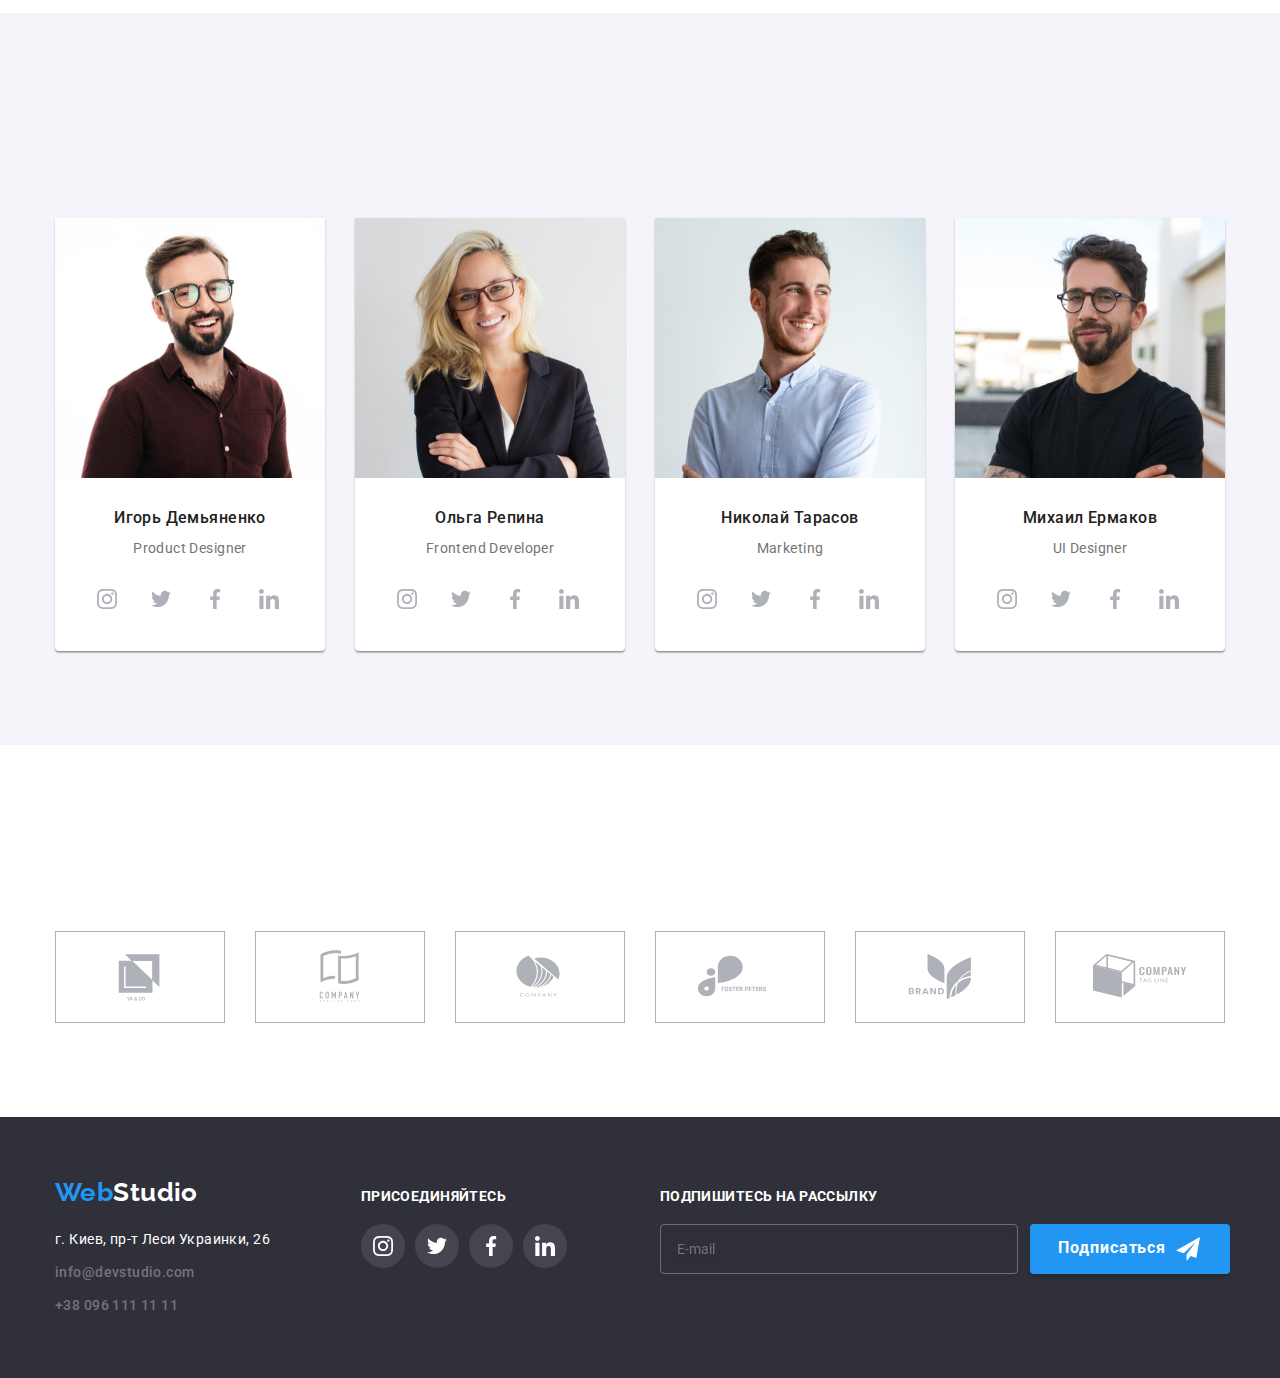
==== commit 2606a619: "checkups" ====
--- a/index.html
+++ b/index.html
@@ -209,7 +209,7 @@
                 <p class="footer-rassilka">Подпишитесь на рассылку</p>
                 <form class="online-form">
                     <input type="email" class="online-input" placeholder="E-mail">
-                    <button type="submit" class="online-btn">Підписатися <svg class="send-icon" width="24" height="24"><use href="./images/icons.svg#icon-icon-send"></use></svg></button>
+                    <button type="submit" class="online-btn">Подписаться <svg class="send-icon" width="24" height="24"><use href="./images/icons.svg#icon-icon-send"></use></svg></button>
                 </form>
 
             </div>
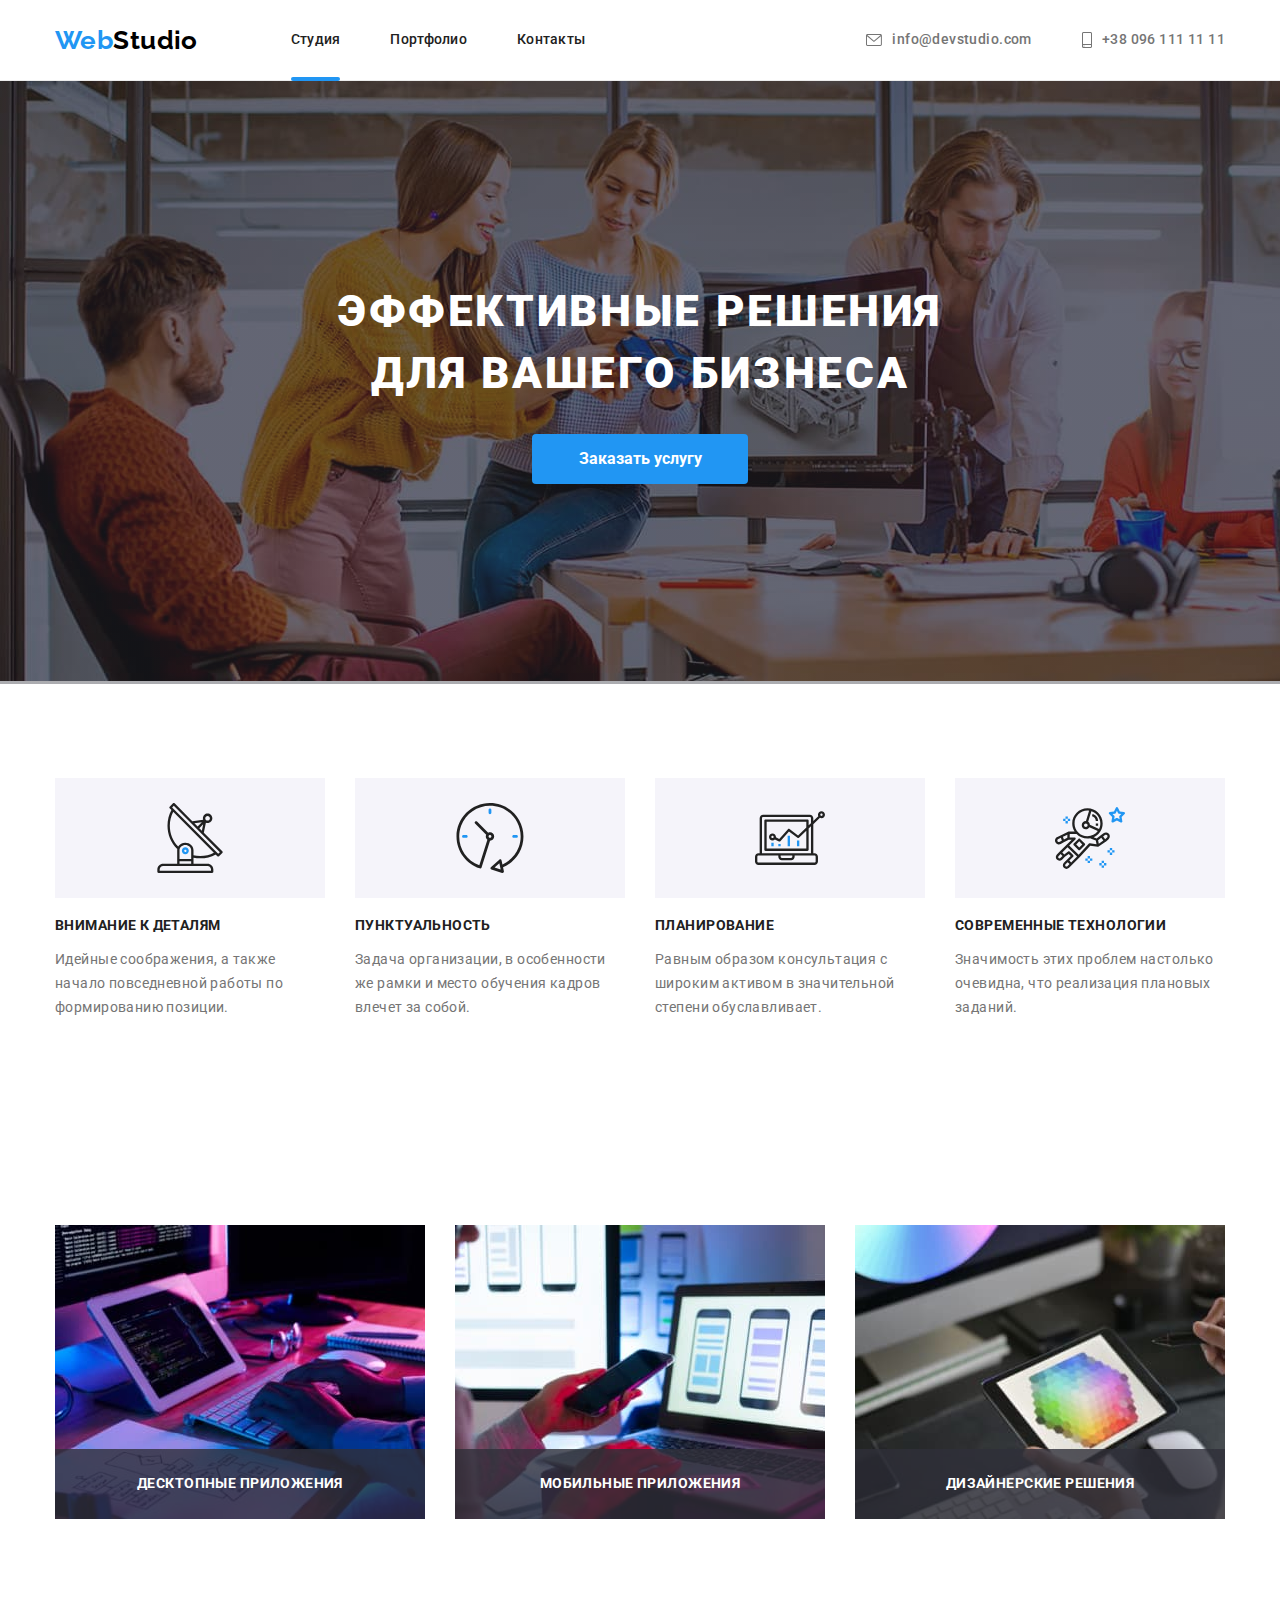
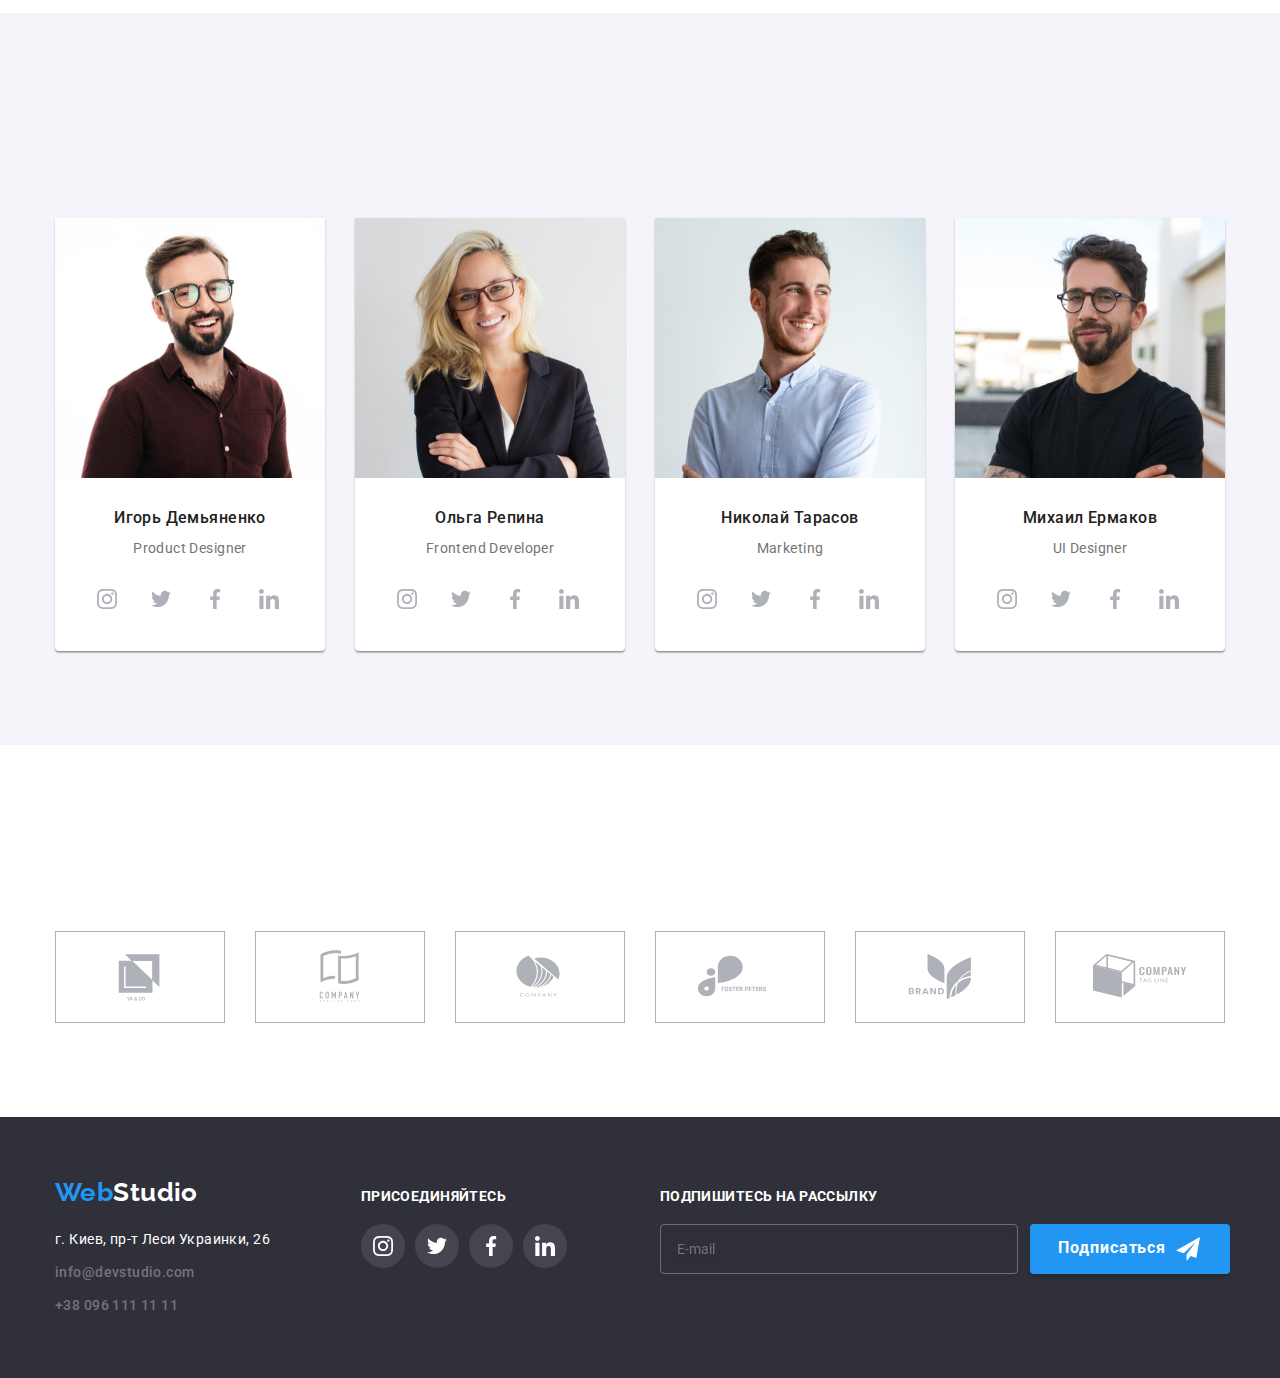
==== commit acbb7172: "edit" ====
--- a/index.html
+++ b/index.html
@@ -253,7 +253,7 @@
                 
                 <div class="input-field">
                     <input type="checkbox" name="user-policy" value="true" class="input-check visually-hidden" id="user-policy">
-                    <label for="user-policy" class="check-text"> <span><svg class="check-icon" width="16" height="15"><use href="./images/icons.svg#icon-Vector"></use></svg></span>Погоджуюся з розсилкою та приймаю <a href="#" class="link-input">Умови договору</a></label>
+                    <label for="user-policy" class="check-text"> <span><svg class="check-icon" width="16" height="15"><use href="./images/icons.svg#icon-Vector"></use></svg></span>Погоджуюся з розсилкою та приймаю &nbsp <a href="#" class="link-input"> Умови договору</a></label>
 
                 </div>
 
--- a/css/styles.css
+++ b/css/styles.css
@@ -73,6 +73,7 @@
 
 .hero {
     background-image: linear-gradient(rgba(47, 48, 58, 0.4), rgba(47, 48, 58, 0.4)), url(../images/hero.jpg);
+    background-repeat: no-repeat;
     text-align: center;
     padding-bottom: 200px;
     padding-top: 200px;
@@ -852,7 +853,7 @@
     transform: translate(-50%, -50%);
 }
 
-.modal-icon:focus, .modal-icon:hover {
+.modal-close:focus, .modal-close:hover {
     fill: var(--accent-text-colour);
 }
 
@@ -964,13 +965,14 @@
 }
 
 .check-text {
+    display: flex;
     font-weight: 400;
     font-size: 14px;
     line-height: 1.71;
-
     letter-spacing: 0.03em;
-
     color: var(--light-grey-colour);
+    align-items: center;
+    justify-content: center;
 }
 
 .send-btn:hover,
@@ -995,6 +997,10 @@
     fill: transparent;
 }
 
+.check-text span:focus {
+    border: 2px solid var(--accent-text-colour);
+}
+
 .input-check:checked + .check-text span {
     background-color: var(--accent-text-colour);
     border: none;
